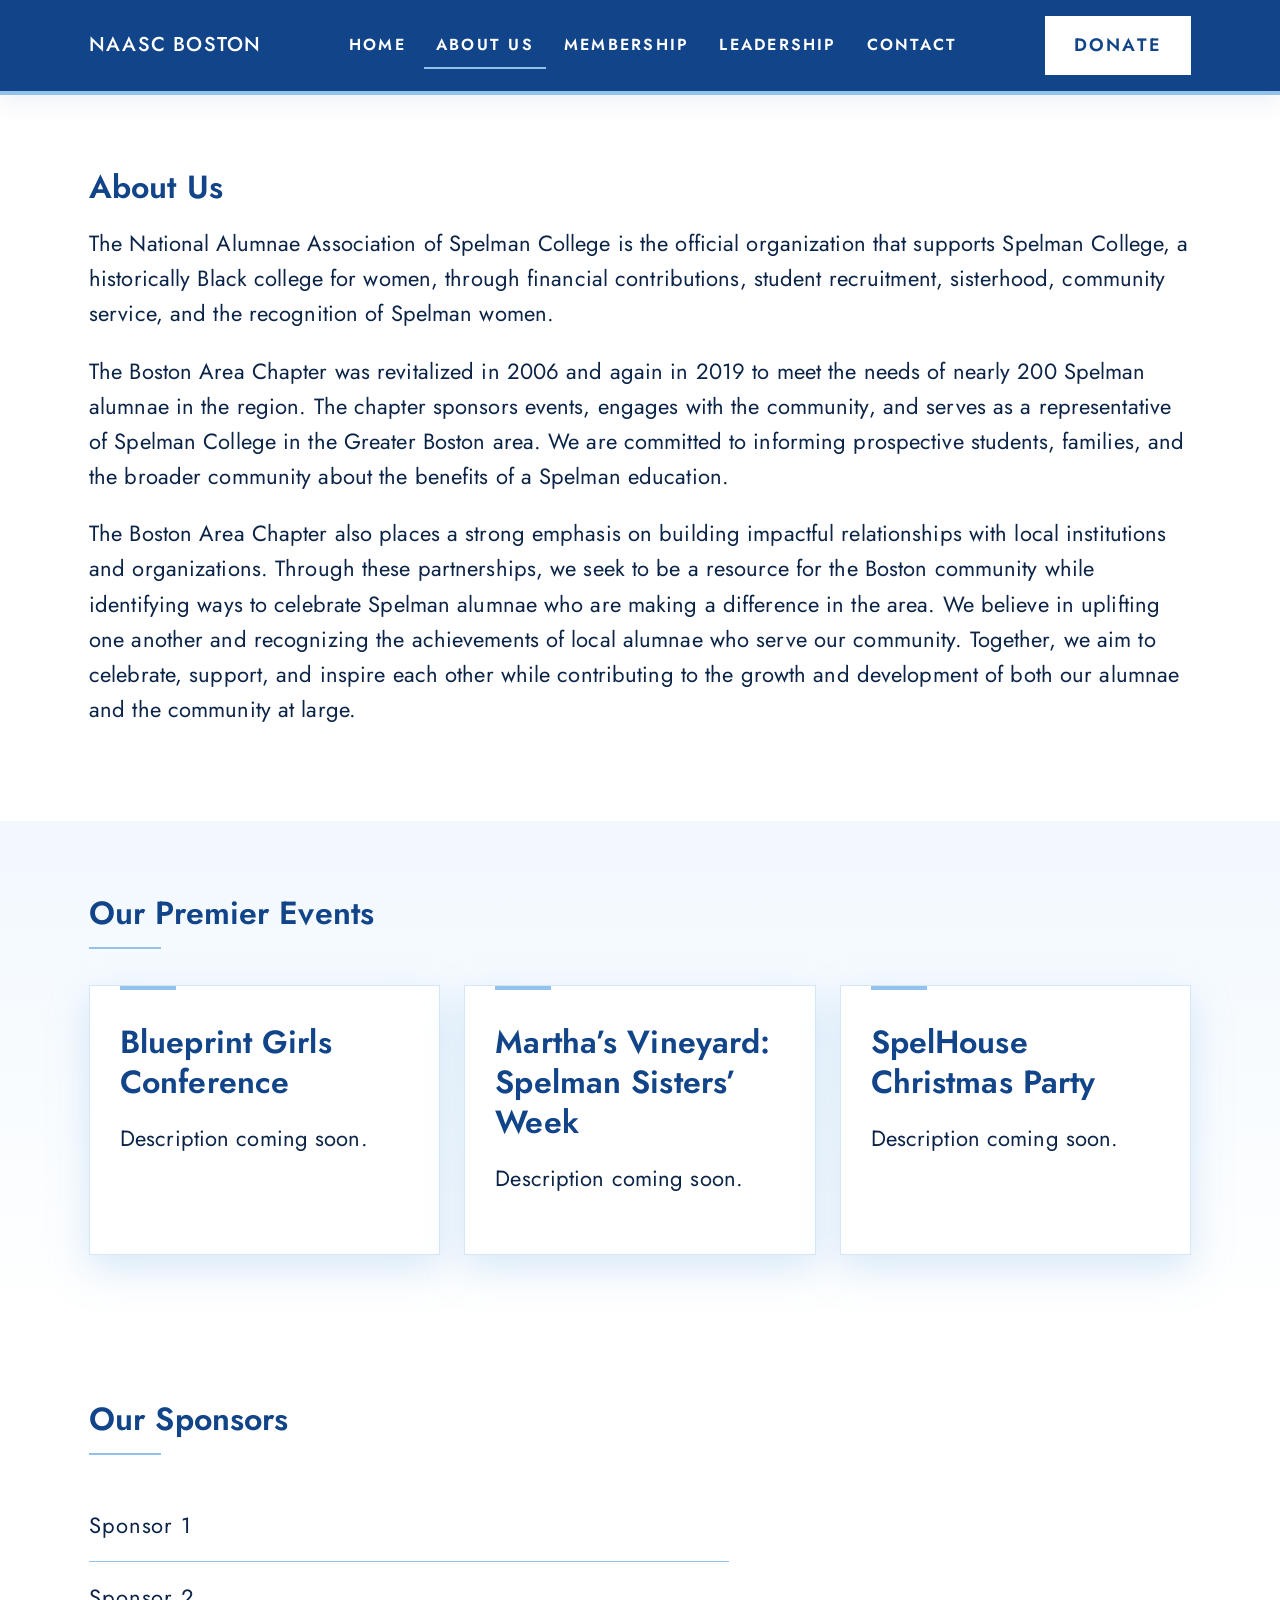
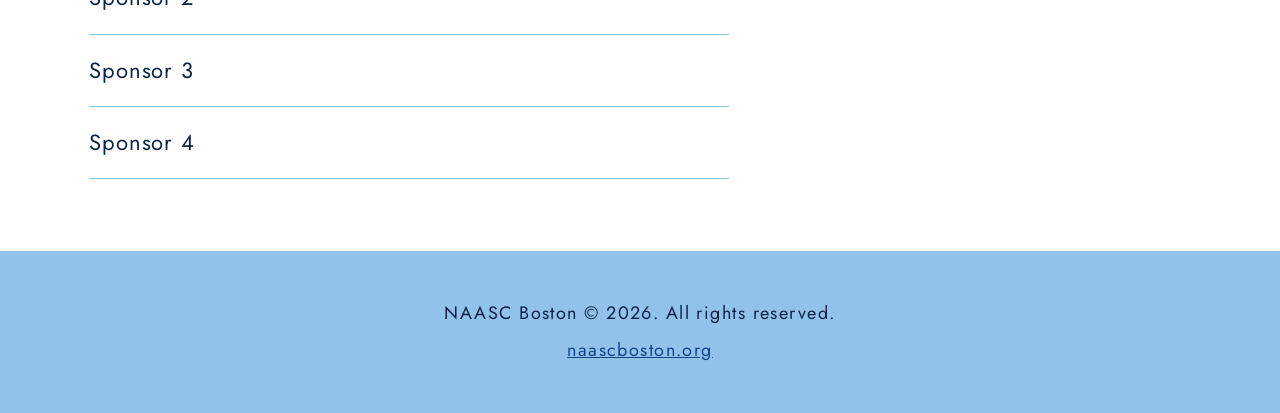
==== about.html @ de32ccd2 "Add files via upload" ====
<!DOCTYPE html>
<html lang="en">
<head>
<meta charset="utf-8">
<meta name="viewport" content="width=device-width, initial-scale=1, viewport-fit=cover">
<title>About Us | NAASC Boston</title>
<link rel="stylesheet" href="https://fonts.googleapis.com/css2?family=Jost:wght@400;500;600&display=swap">
<link rel="stylesheet" href="styles.css">
</head>
<body>
<a class="skip" href="#main">Skip to main content</a>
<header>
 <div class="bar">
  <a class="brand" href="index.html"><img src="naascbostonlogo.png" alt="" onerror="this.style.display='none'"><span>NAASC Boston</span></a>
  <nav aria-label="Main">
   <a href="index.html">Home</a>
   <a href="about.html" aria-current="page">About Us</a>
   <a href="membership.html">Membership</a>
   <a href="leadership.html">Leadership</a>
   <a href="contact.html">Contact</a>
  </nav>
  <a class="btn alt" href="https://www.zeffy.com/en-US/ticketing/naasc-boston-memberships--2026" target="_blank" rel="noopener">Donate</a>
 </div>
</header>

<main id="main" tabindex="-1">
<div class="wrap">
  <h1>About Us</h1>
  <p>The National Alumnae Association of Spelman College is the official organization that supports Spelman College, a historically Black college for women, through financial contributions, student recruitment, sisterhood, community service, and the recognition of Spelman women.</p>
  <p>The Boston Area Chapter was revitalized in 2006 and again in 2019 to meet the needs of nearly 200 Spelman alumnae in the region. The chapter sponsors events, engages with the community, and serves as a representative of Spelman College in the Greater Boston area. We are committed to informing prospective students, families, and the broader community about the benefits of a Spelman education.</p>
  <p>The Boston Area Chapter also places a strong emphasis on building impactful relationships with local institutions and organizations. Through these partnerships, we seek to be a resource for the Boston community while identifying ways to celebrate Spelman alumnae who are making a difference in the area. We believe in uplifting one another and recognizing the achievements of local alumnae who serve our community. Together, we aim to celebrate, support, and inspire each other while contributing to the growth and development of both our alumnae and the community at large.</p>
</div>
<div class="band"><div class="wrap">
  <h2>Our Premier Events</h2>
  <div class="grid">
   <article class="card"><h3>Blueprint Girls Conference</h3><p>Description coming soon.</p></article>
   <article class="card"><h3>Martha’s Vineyard: Spelman Sisters’ Week</h3><p>Description coming soon.</p></article>
   <article class="card"><h3>SpelHouse Christmas Party</h3><p>Description coming soon.</p></article>
  </div>
</div></div>
<div class="wrap">
  <h2>Our Sponsors</h2>
  <ul class="sponsor-list"><li>Sponsor 1</li><li>Sponsor 2</li><li>Sponsor 3</li><li>Sponsor 4</li></ul>
</div>
</main>

<footer>
 <p style="margin:0 0 8px">NAASC Boston © 2026. All rights reserved.</p>
 <a href="https://naascboston.org">naascboston.org</a>
</footer>
</body>
</html>
---- styles.css ----
:root{--main:#92C1E9;--accent:#114488;--bg:#fff;--text:#0b2447;--soft:#f1f8fe;--card:#fff;--line:#d5e7f6;color-scheme:light}
*{box-sizing:border-box}
body{margin:0;background:var(--bg);color:var(--text);font-family:"Jost","Helvetica Neue",Arial,sans-serif;font-size:22px;line-height:1.6;letter-spacing:.005em}
h1,h2,h3{font-size:32px;line-height:1.25;margin:0 0 .6em;color:var(--accent);font-weight:600}
h2{margin-bottom:1.1em}
h2::after{content:"";display:block;width:72px;height:2px;background:var(--main);margin-top:14px}
p{margin:0 0 1em}
a{color:var(--accent)}
:focus-visible{outline:4px solid var(--accent);outline-offset:3px}
.skip{position:absolute;left:-999px;top:0;background:var(--accent);color:#fff;padding:10px 16px;z-index:20;font-size:18px}
.skip:focus{left:8px}

/* Header + nav */
header{background:#114488;position:sticky;top:0;z-index:10;border-bottom:4px solid var(--main);box-shadow:0 6px 24px rgba(17,68,136,.08)}
.bar{max-width:1150px;margin:auto;padding:16px 24px;display:flex;flex-wrap:wrap;align-items:center;gap:12px 24px;justify-content:space-between}
.brand{display:flex;align-items:center;gap:12px;text-decoration:none;color:#fff;font-weight:500;font-size:20px;letter-spacing:.06em;text-transform:uppercase}
.brand img{height:56px;width:auto}
nav{display:flex;flex-wrap:wrap;gap:6px}
nav a{font-size:16px;letter-spacing:.14em;text-transform:uppercase;font-weight:600;color:#fff;text-decoration:none;padding:10px 12px;border-bottom:2px solid transparent}
nav a:hover,nav a[aria-current="page"]{color:#fff;border-bottom-color:var(--main)}

/* Buttons */
.btn{display:inline-block;background:var(--accent);color:#fff;font-family:inherit;font-size:18px;font-weight:600;letter-spacing:.12em;text-transform:uppercase;padding:16px 34px;border:3px solid var(--accent);text-decoration:none;cursor:pointer;margin:6px 10px 6px 0}
.btn:hover{filter:brightness(1.12)}
.btn.alt{background:#fff;color:#114488}
header .btn.alt{margin:0;padding:12px 26px;border-color:#fff}
header .btn.alt:hover{background:var(--main);border-color:var(--main);color:#0b2447;filter:none}

/* Layout */
.wrap{max-width:1150px;margin:auto;padding:72px 24px}
.grid{display:grid;gap:24px;grid-template-columns:repeat(auto-fit,minmax(260px,1fr))}
.band{background:linear-gradient(180deg,#f1f8fe 0%,#fff 100%)}

/* Hero */
.hero{background:radial-gradient(circle at 88% 12%,#fff 0,transparent 45%),linear-gradient(135deg,#92C1E9 0%,#d8eafa 62%,#fff 100%);color:#0b2447;border-bottom:1px solid var(--main)}
.hero .wrap{display:grid;grid-template-columns:1fr auto;gap:32px;align-items:center;padding:104px 24px}
.hero h1{color:#114488}
.hero p{max-width:34em}
.hero .btn{background:#114488;color:#fff;border-color:#114488}
.hero .btn.alt{background:#fff;color:#114488}
.hero .btn:hover{background:#0b2f63;border-color:#0b2f63;color:#fff;filter:none}
.logo-box{width:240px;height:240px;border-radius:50%;background:#fff;border:2px solid #fff;box-shadow:0 0 0 12px rgba(255,255,255,.6),0 24px 50px rgba(17,68,136,.2);display:flex;align-items:center;justify-content:center;overflow:hidden;text-align:center;font-weight:bold;color:#114488;font-size:22px}
.logo-box img{width:100%;height:100%;object-fit:contain}

/* Cards */
.card{background:var(--card);border:1px solid var(--line);box-shadow:0 14px 36px rgba(146,193,233,.35);padding:36px 30px;position:relative}
.card::before{content:"";position:absolute;left:30px;top:0;width:56px;height:4px;background:var(--main)}
.price{font-size:32px;font-weight:600;color:var(--accent)}

/* Events */
.events{list-style:none;margin:0 0 24px;padding:0;display:grid;gap:16px}
.events li{display:grid;grid-template-columns:110px 1fr;gap:20px;align-items:center;border-bottom:1px solid var(--main);padding:20px 4px}
.events strong{display:block;font-size:22px}
.meta{font-size:18px}
.date{color:var(--accent);border:1px solid var(--accent);text-align:center;padding:8px;font-weight:bold;line-height:1.2}
.date span{display:block;font-size:16px;letter-spacing:.08em}
.date b{font-size:32px;font-weight:500}

/* Leadership */
.people{display:grid;gap:24px;grid-template-columns:repeat(auto-fill,minmax(250px,1fr))}
.person{text-align:center}
.photo{width:100%;aspect-ratio:4/5;overflow:hidden;background:var(--main);box-shadow:0 14px 36px rgba(146,193,233,.5);outline:1px solid var(--main);outline-offset:8px;margin:8px;display:flex;align-items:center;justify-content:center;font-size:32px;font-weight:bold;color:#114488}
.photo img{width:100%;height:100%;object-fit:cover;display:block}
.person h3{font-size:22px;font-weight:500;margin:22px 0 2px;color:var(--text)}
.person p{font-size:18px;margin:0}

/* Sponsors */
.sponsor-list{list-style:none;margin:0;padding:0;max-width:640px}
.sponsor-list li{padding:18px 0;border-bottom:1px solid var(--main);font-size:22px;letter-spacing:.04em}

/* Footer */
footer{background:var(--main);color:#0b2447;text-align:center;padding:48px 20px;font-size:18px;letter-spacing:.08em}
footer a{color:#114488}

@media(max-width:700px){
.hero .wrap{grid-template-columns:1fr}
.logo-box{width:160px;height:160px}
.events li{grid-template-columns:1fr}
}
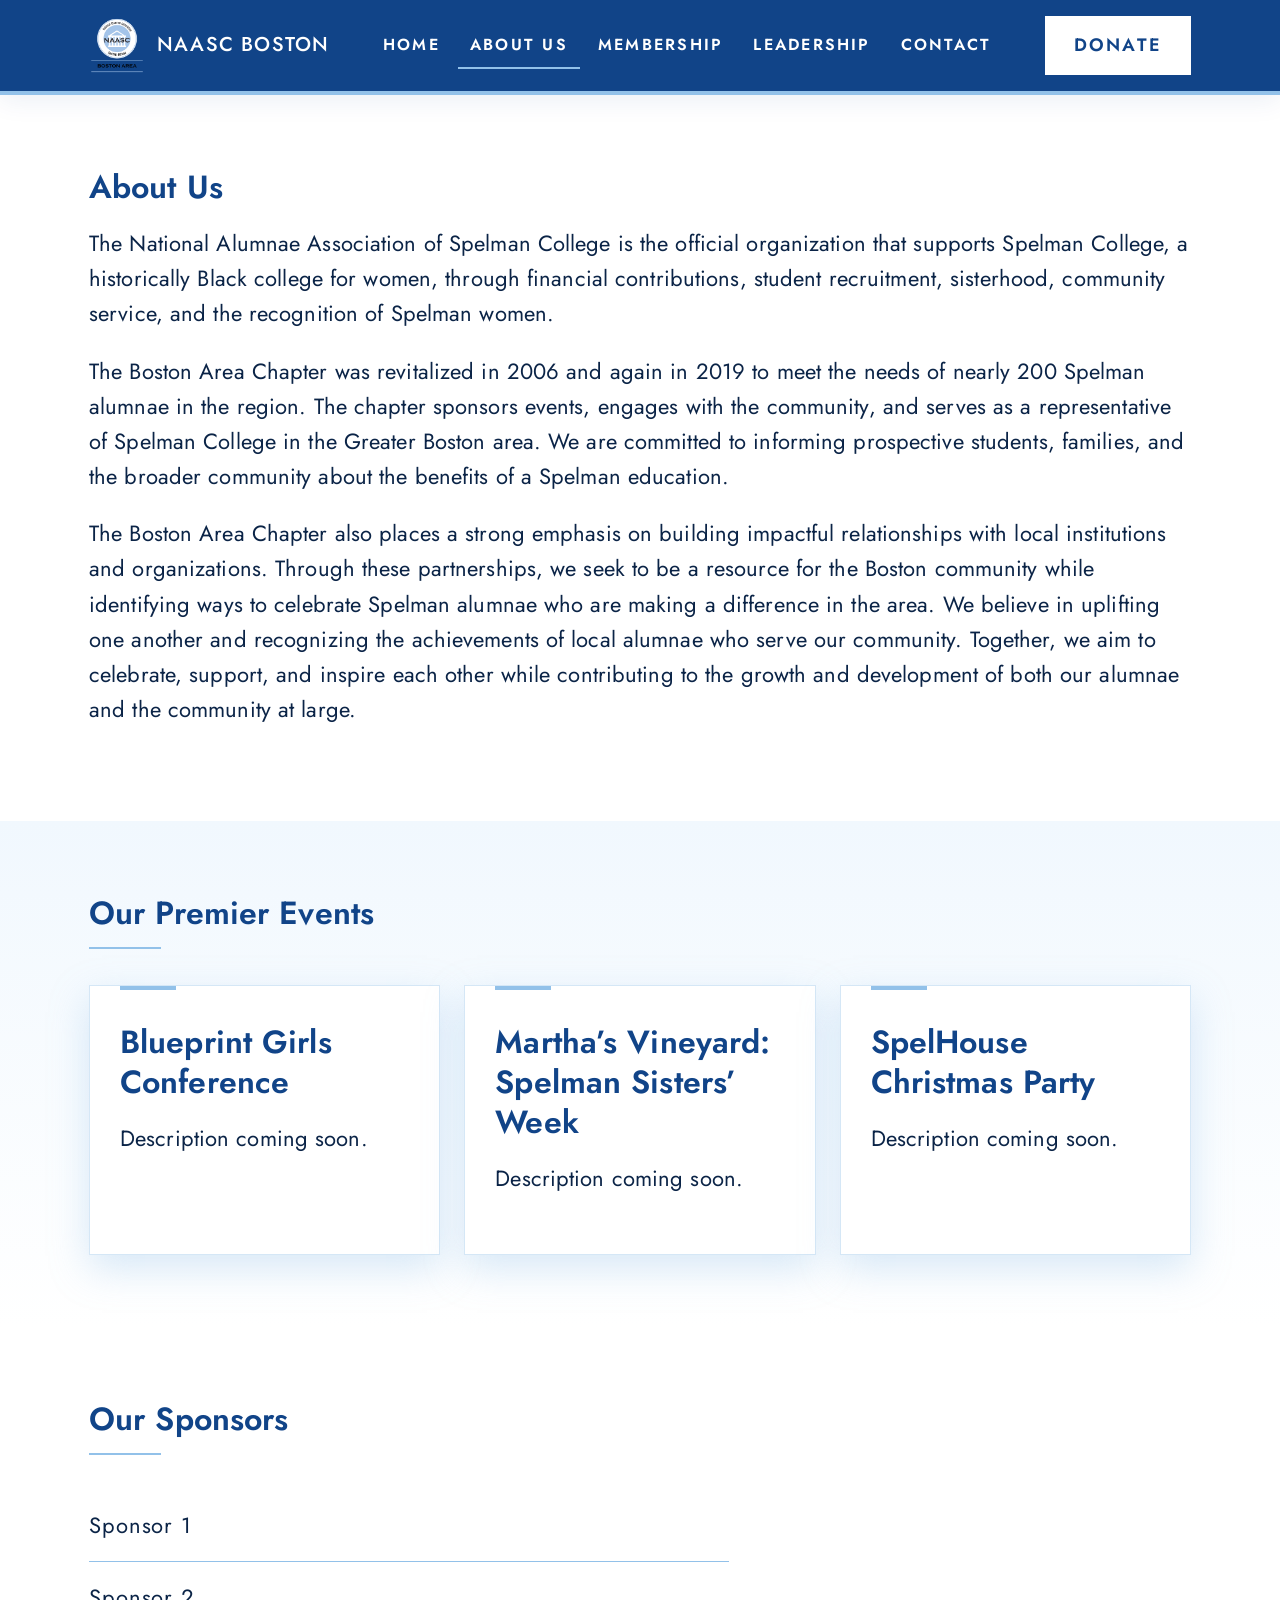
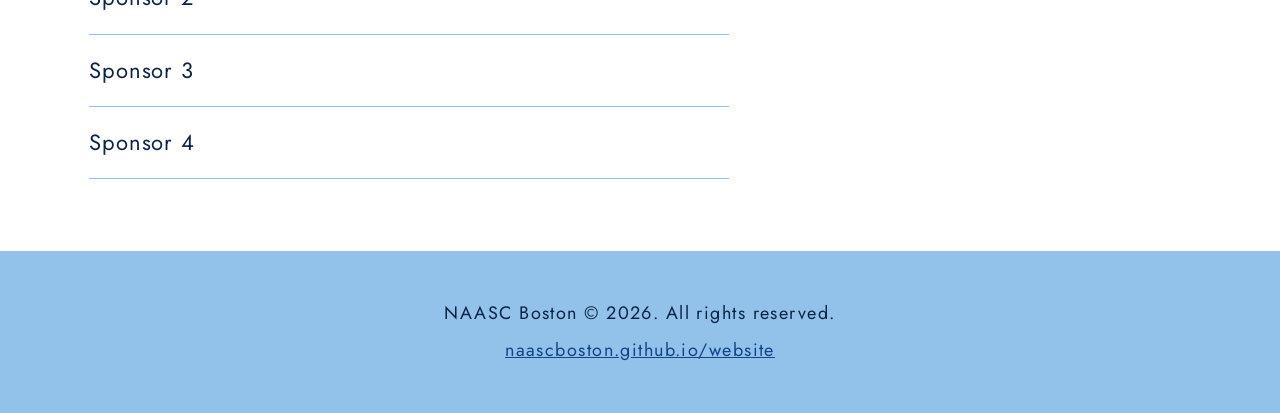
==== commit 0dd73e7c: "Add files via upload" ====
--- a/about.html
+++ b/about.html
@@ -5,13 +5,14 @@
 <meta name="viewport" content="width=device-width, initial-scale=1, viewport-fit=cover">
 <title>About Us | NAASC Boston</title>
 <link rel="stylesheet" href="https://fonts.googleapis.com/css2?family=Jost:wght@400;500;600&display=swap">
+<link rel="canonical" href="https://naascboston.github.io/website/">
 <link rel="stylesheet" href="styles.css">
 </head>
 <body>
 <a class="skip" href="#main">Skip to main content</a>
 <header>
  <div class="bar">
-  <a class="brand" href="index.html"><img src="naascbostonlogo.png" alt="" onerror="this.style.display='none'"><span>NAASC Boston</span></a>
+  <a class="brand" href="index.html"><img src="photos/naascbostonlogo.png" alt="" onerror="this.style.display='none'"><span>NAASC Boston</span></a>
   <nav aria-label="Main">
    <a href="index.html">Home</a>
    <a href="about.html" aria-current="page">About Us</a>
@@ -46,7 +47,7 @@
 
 <footer>
  <p style="margin:0 0 8px">NAASC Boston © 2026. All rights reserved.</p>
- <a href="https://naascboston.org">naascboston.org</a>
+ <a href="https://naascboston.github.io/website/">naascboston.github.io/website</a>
 </footer>
 </body>
 </html>
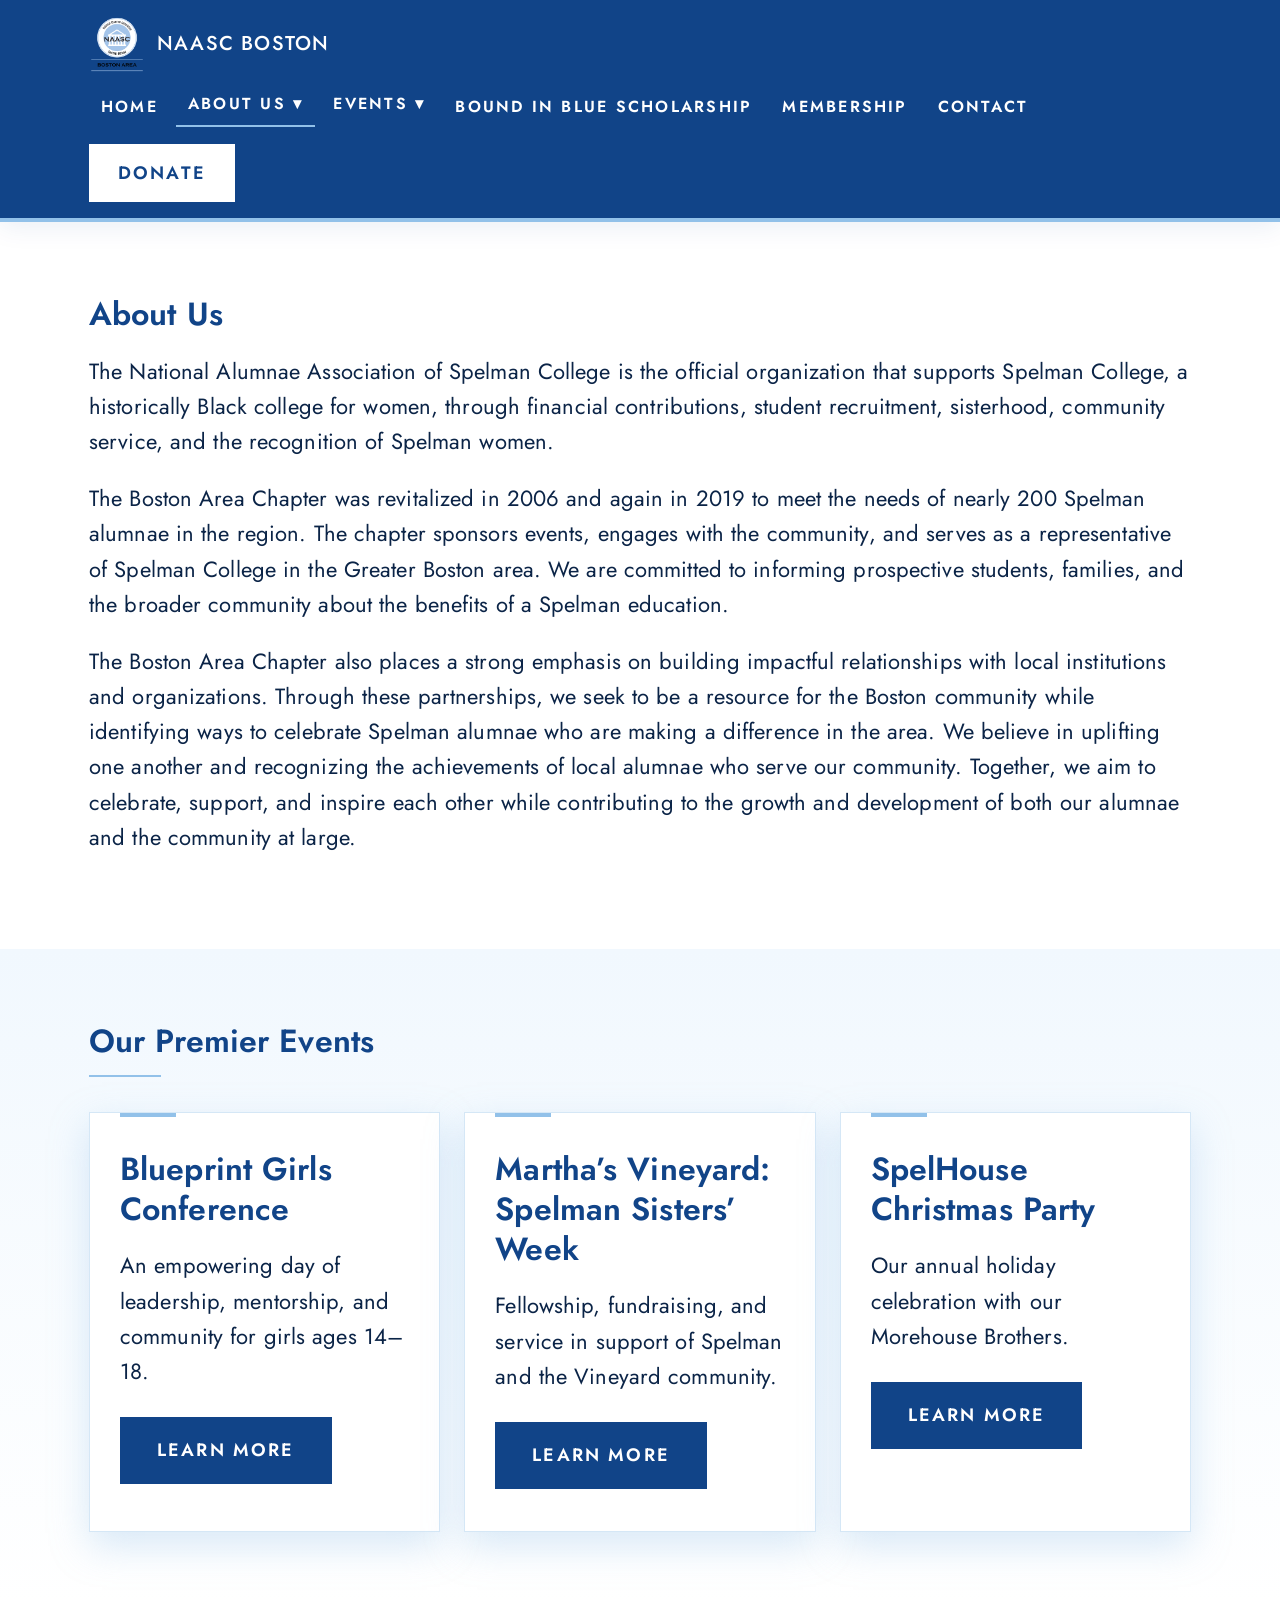
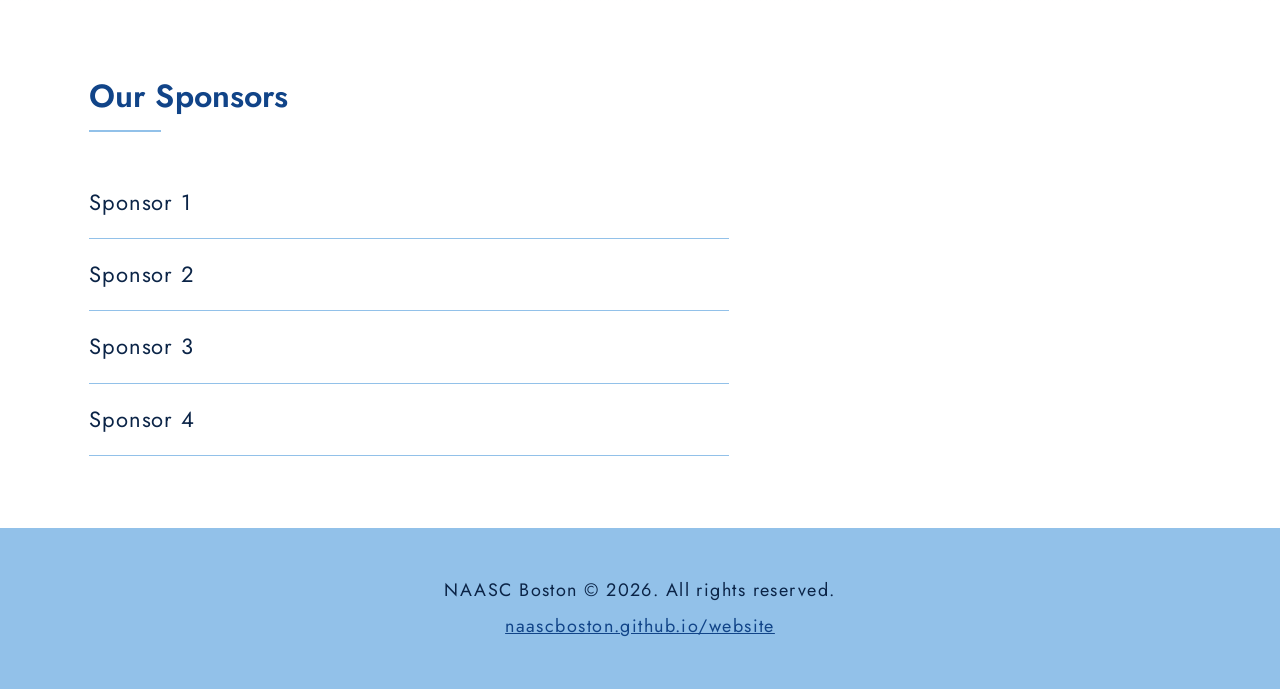
==== commit 6e7dd869: "Add files via upload" ====
--- a/about.html
+++ b/about.html
@@ -15,9 +15,12 @@
   <a class="brand" href="index.html"><img src="photos/naascbostonlogo.png" alt="" onerror="this.style.display='none'"><span>NAASC Boston</span></a>
   <nav aria-label="Main">
    <a href="index.html">Home</a>
-   <a href="about.html" aria-current="page">About Us</a>
+   <div class="dd here"><a href="about.html" aria-current="page">About Us</a>
+    <div class="sub"><a href="about.html" aria-current="page">About Us</a><a href="leadership.html">Leadership Team</a></div></div>
+   <div class="dd"><a href="events.html">Events</a>
+    <div class="sub"><a href="blueprint.html">Blueprint Girls Conference</a><a href="martha-vineyard.html">Martha’s Vineyard: Spelman Sisters’ Week</a><a href="spelhouse-christmas.html">SpelHouse Christmas Party</a></div></div>
+   <a href="bound-in-blue.html">Bound in Blue Scholarship</a>
    <a href="membership.html">Membership</a>
-   <a href="leadership.html">Leadership</a>
    <a href="contact.html">Contact</a>
   </nav>
   <a class="btn alt" href="https://www.zeffy.com/en-US/ticketing/naasc-boston-memberships--2026" target="_blank" rel="noopener">Donate</a>
@@ -34,9 +37,9 @@
 <div class="band"><div class="wrap">
   <h2>Our Premier Events</h2>
   <div class="grid">
-   <article class="card"><h3>Blueprint Girls Conference</h3><p>Description coming soon.</p></article>
-   <article class="card"><h3>Martha’s Vineyard: Spelman Sisters’ Week</h3><p>Description coming soon.</p></article>
-   <article class="card"><h3>SpelHouse Christmas Party</h3><p>Description coming soon.</p></article>
+   <article class="card"><h3>Blueprint Girls Conference</h3><p>An empowering day of leadership, mentorship, and community for girls ages 14–18.</p><a class="btn" href="blueprint.html">Learn More</a></article>
+   <article class="card"><h3>Martha’s Vineyard: Spelman Sisters’ Week</h3><p>Fellowship, fundraising, and service in support of Spelman and the Vineyard community.</p><a class="btn" href="martha-vineyard.html">Learn More</a></article>
+   <article class="card"><h3>SpelHouse Christmas Party</h3><p>Our annual holiday celebration with our Morehouse Brothers.</p><a class="btn" href="spelhouse-christmas.html">Learn More</a></article>
   </div>
 </div></div>
 <div class="wrap">
--- a/styles.css
+++ b/styles.css
@@ -39,8 +39,8 @@
 .hero .btn{background:#114488;color:#fff;border-color:#114488}
 .hero .btn.alt{background:#fff;color:#114488}
 .hero .btn:hover{background:#0b2f63;border-color:#0b2f63;color:#fff;filter:none}
-.logo-box{width:240px;height:240px;border-radius:50%;background:#fff;border:2px solid #fff;box-shadow:0 0 0 12px rgba(255,255,255,.6),0 24px 50px rgba(17,68,136,.2);display:flex;align-items:center;justify-content:center;overflow:hidden;text-align:center;font-weight:bold;color:#114488;font-size:22px}
-.logo-box img{width:100%;height:100%;object-fit:contain}
+.logo-box{width:300px;max-width:100%;display:block}
+.logo-box img{width:100%;height:auto;display:block}
 
 /* Cards */
 .card{background:var(--card);border:1px solid var(--line);box-shadow:0 14px 36px rgba(146,193,233,.35);padding:36px 30px;position:relative}
@@ -72,8 +72,38 @@
 footer{background:var(--main);color:#0b2447;text-align:center;padding:48px 20px;font-size:18px;letter-spacing:.08em}
 footer a{color:#114488}
 
+/* Dropdown nav */
+.dd{position:relative}
+.sub{display:none;position:absolute;left:0;top:100%;min-width:330px;background:#114488;border-top:3px solid var(--main);box-shadow:0 16px 30px rgba(11,36,71,.25);z-index:30;padding:6px 0}
+.dd:hover .sub,.dd:focus-within .sub{display:block}
+.dd>a::after{content:" ▾";font-size:16px}
+.dd.here>a{border-bottom-color:var(--main)}
+.sub a{display:block;padding:14px 20px;border-bottom:0;letter-spacing:.08em;line-height:1.35}
+.sub a:hover,.sub a[aria-current="page"]{background:rgba(255,255,255,.14)}
+
+/* Event pages */
+.callout{background:var(--card);border:1px solid var(--line);border-left:8px solid var(--accent);box-shadow:0 14px 36px rgba(146,193,233,.35);padding:40px 36px}
+.callout p:last-child{margin:0}
+.objectives{padding-left:1.2em;margin:0}
+.objectives li{margin-bottom:.9em}
+.objectives strong{color:var(--accent)}
+.track{display:flex;gap:16px;overflow-x:auto;scroll-snap-type:x mandatory;padding-bottom:12px}
+.slide{flex:0 0 calc(50% - 8px);aspect-ratio:4/3;margin:0;position:relative;scroll-snap-align:start;background:var(--main);display:flex;align-items:center;justify-content:center;color:#114488;font-weight:600;overflow:hidden;box-shadow:0 14px 36px rgba(146,193,233,.5)}
+.slide img{position:absolute;inset:0;width:100%;height:100%;object-fit:cover}
+.car-btns{margin-top:16px}
+
+/* Bound in Blue */
+.feature-photo{margin:32px 0 0;max-width:900px;aspect-ratio:16/9;position:relative;background:var(--main);display:flex;align-items:center;justify-content:center;color:#114488;font-weight:600;overflow:hidden;box-shadow:0 14px 36px rgba(146,193,233,.5)}
+.feature-photo img{position:absolute;inset:0;width:100%;height:100%;object-fit:cover}
+.embed{position:relative;overflow:hidden;height:700px;width:100%;max-width:900px}
+.embed iframe{position:absolute;border:0;top:0;left:0;bottom:0;right:0;width:100%;height:100%}
+
 @media(max-width:700px){
+nav{width:100%;flex-direction:column}
+.sub{position:static;display:block;box-shadow:none;border-top:0;min-width:0;padding:0 0 0 14px}
+.dd>a::after{content:""}
+.slide{flex-basis:100%}
 .hero .wrap{grid-template-columns:1fr}
-.logo-box{width:160px;height:160px}
+.logo-box{width:200px;max-width:100%;display:block}
 .events li{grid-template-columns:1fr}
 }
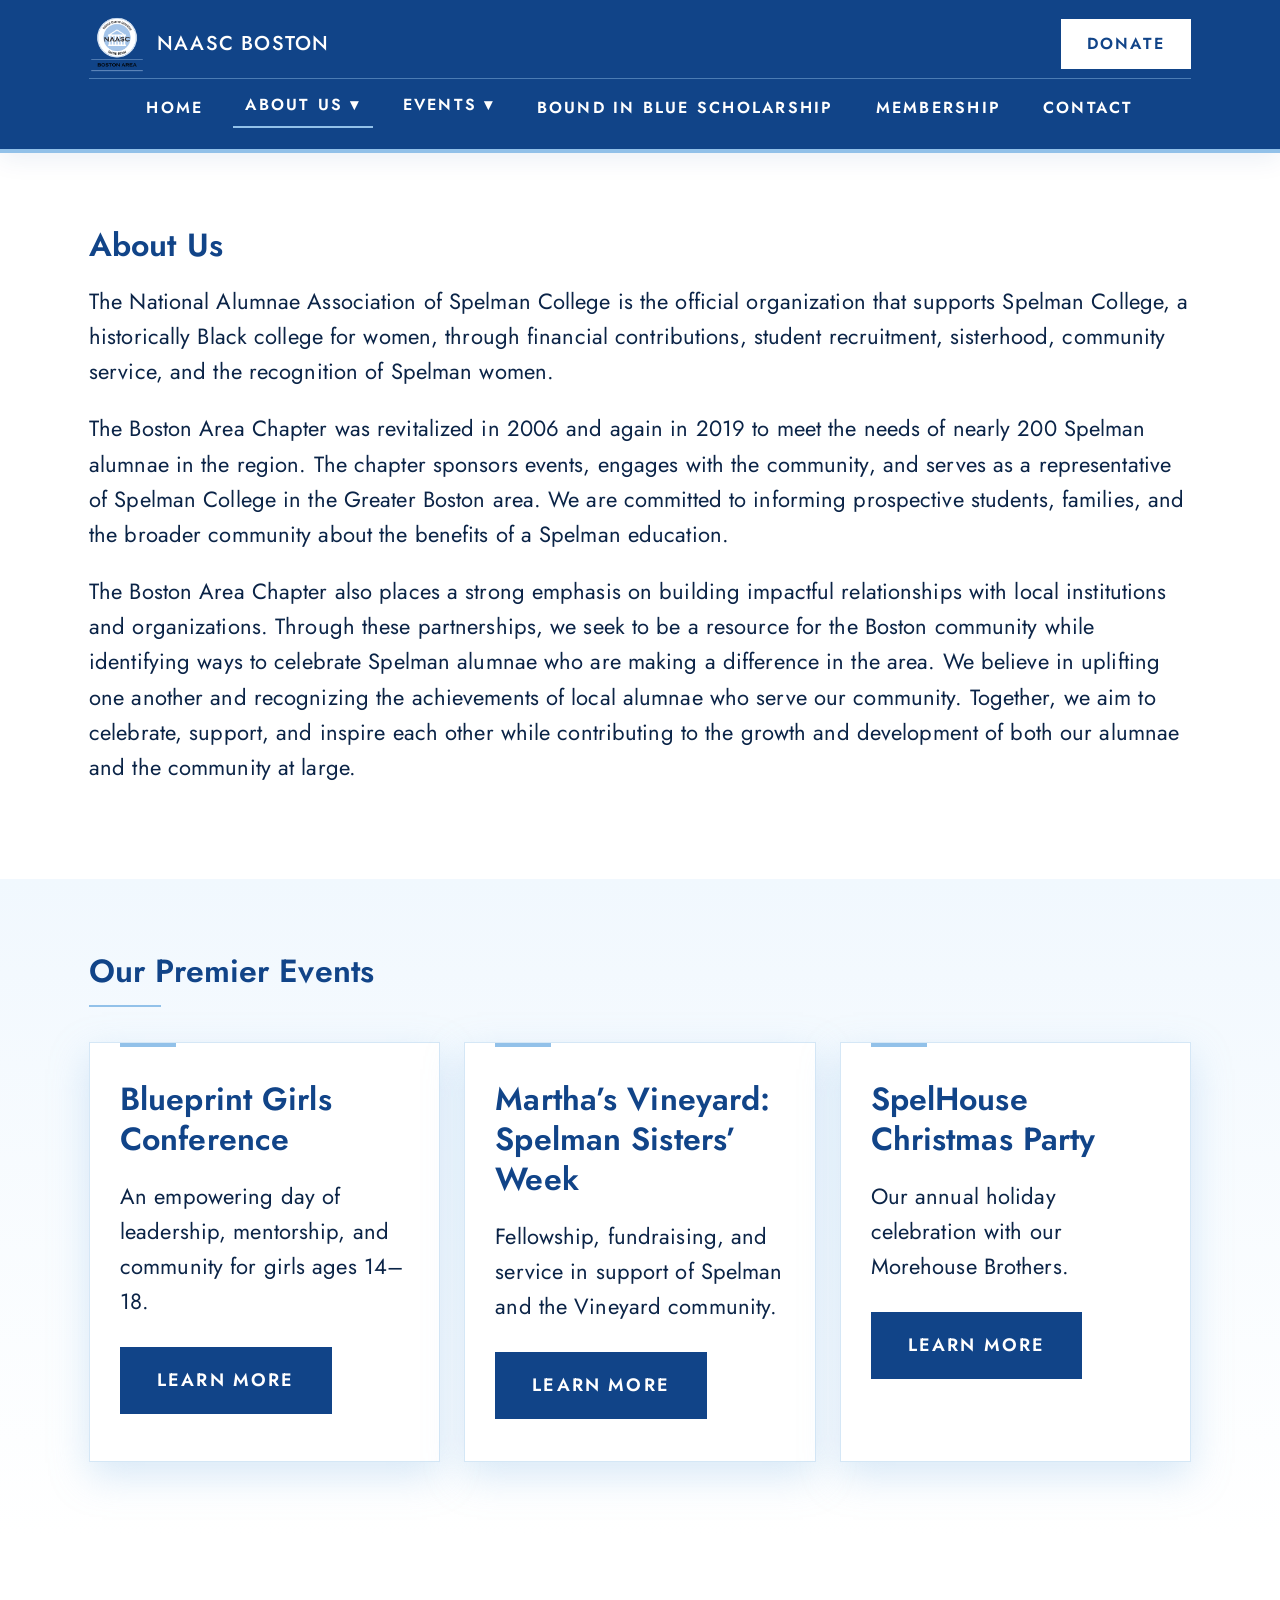
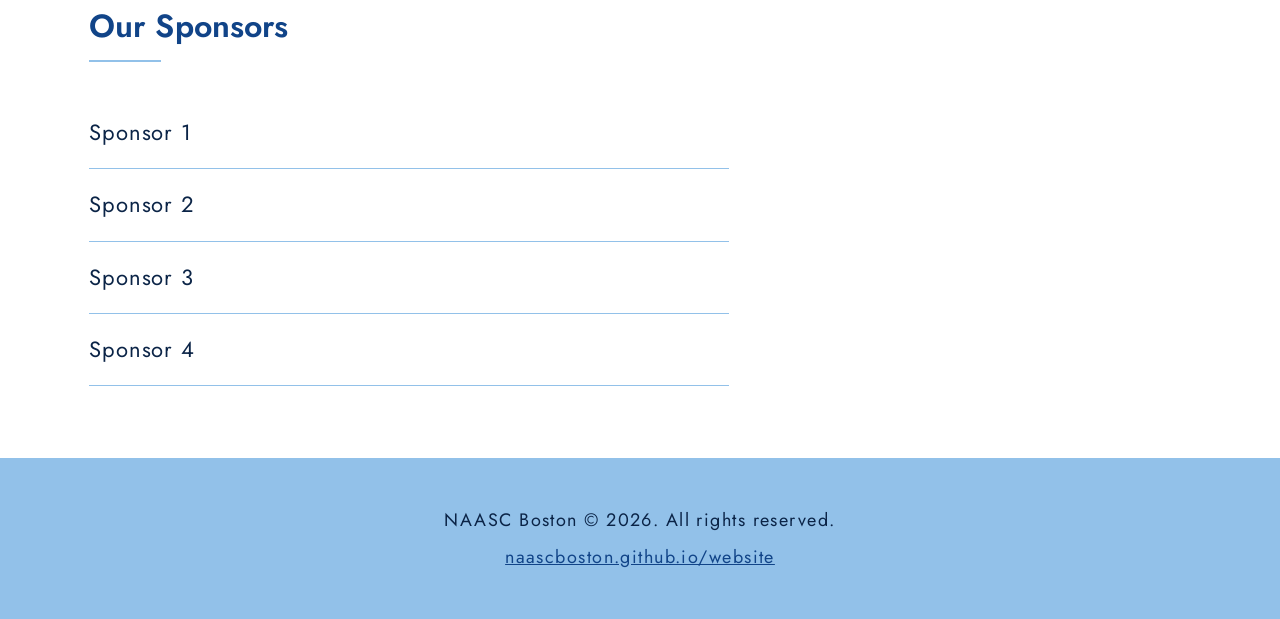
==== commit d9b48498: "Add files via upload" ====
--- a/about.html
+++ b/about.html
@@ -13,10 +13,11 @@
 <header>
  <div class="bar">
   <a class="brand" href="index.html"><img src="photos/naascbostonlogo.png" alt="" onerror="this.style.display='none'"><span>NAASC Boston</span></a>
-  <nav aria-label="Main">
+  <button class="nav-toggle" type="button" aria-expanded="false" aria-controls="site-nav">Menu</button>
+  <nav id="site-nav" aria-label="Main">
    <a href="index.html">Home</a>
    <div class="dd here"><a href="about.html" aria-current="page">About Us</a>
-    <div class="sub"><a href="about.html" aria-current="page">About Us</a><a href="leadership.html">Leadership Team</a></div></div>
+    <div class="sub"><a href="leadership.html">Leadership Team</a></div></div>
    <div class="dd"><a href="events.html">Events</a>
     <div class="sub"><a href="blueprint.html">Blueprint Girls Conference</a><a href="martha-vineyard.html">Martha’s Vineyard: Spelman Sisters’ Week</a><a href="spelhouse-christmas.html">SpelHouse Christmas Party</a></div></div>
    <a href="bound-in-blue.html">Bound in Blue Scholarship</a>
@@ -52,5 +53,6 @@
  <p style="margin:0 0 8px">NAASC Boston © 2026. All rights reserved.</p>
  <a href="https://naascboston.github.io/website/">naascboston.github.io/website</a>
 </footer>
+<script src="nav.js"></script>
 </body>
 </html>
--- a/styles.css
+++ b/styles.css
@@ -107,3 +107,24 @@
 .logo-box{width:200px;max-width:100%;display:block}
 .events li{grid-template-columns:1fr}
 }
+
+/* Header layout: logo + Donate on top row, menu below */
+.brand{order:1}
+header .btn.alt{order:2;font-size:16px;letter-spacing:.14em;padding:10px 24px;border-width:2px}
+nav{order:3}
+@media(min-width:701px){
+.bar{row-gap:6px}
+.brand{margin-right:auto}
+nav{flex:1 0 100%;justify-content:center;gap:18px;border-top:1px solid rgba(146,193,233,.45);padding-top:6px}
+}
+
+/* Mobile menu toggle */
+.nav-toggle{display:none;order:3;font:inherit;font-size:16px;font-weight:600;letter-spacing:.14em;text-transform:uppercase;background:transparent;color:#fff;border:2px solid #fff;padding:10px 20px;cursor:pointer}
+.nav-toggle:hover{background:rgba(255,255,255,.14)}
+nav{order:4}
+@media(max-width:700px){
+.brand{margin-right:auto}
+.nav-toggle{display:inline-block}
+nav{display:none}
+nav.open{display:flex;max-height:calc(100vh - 140px);overflow-y:auto}
+}
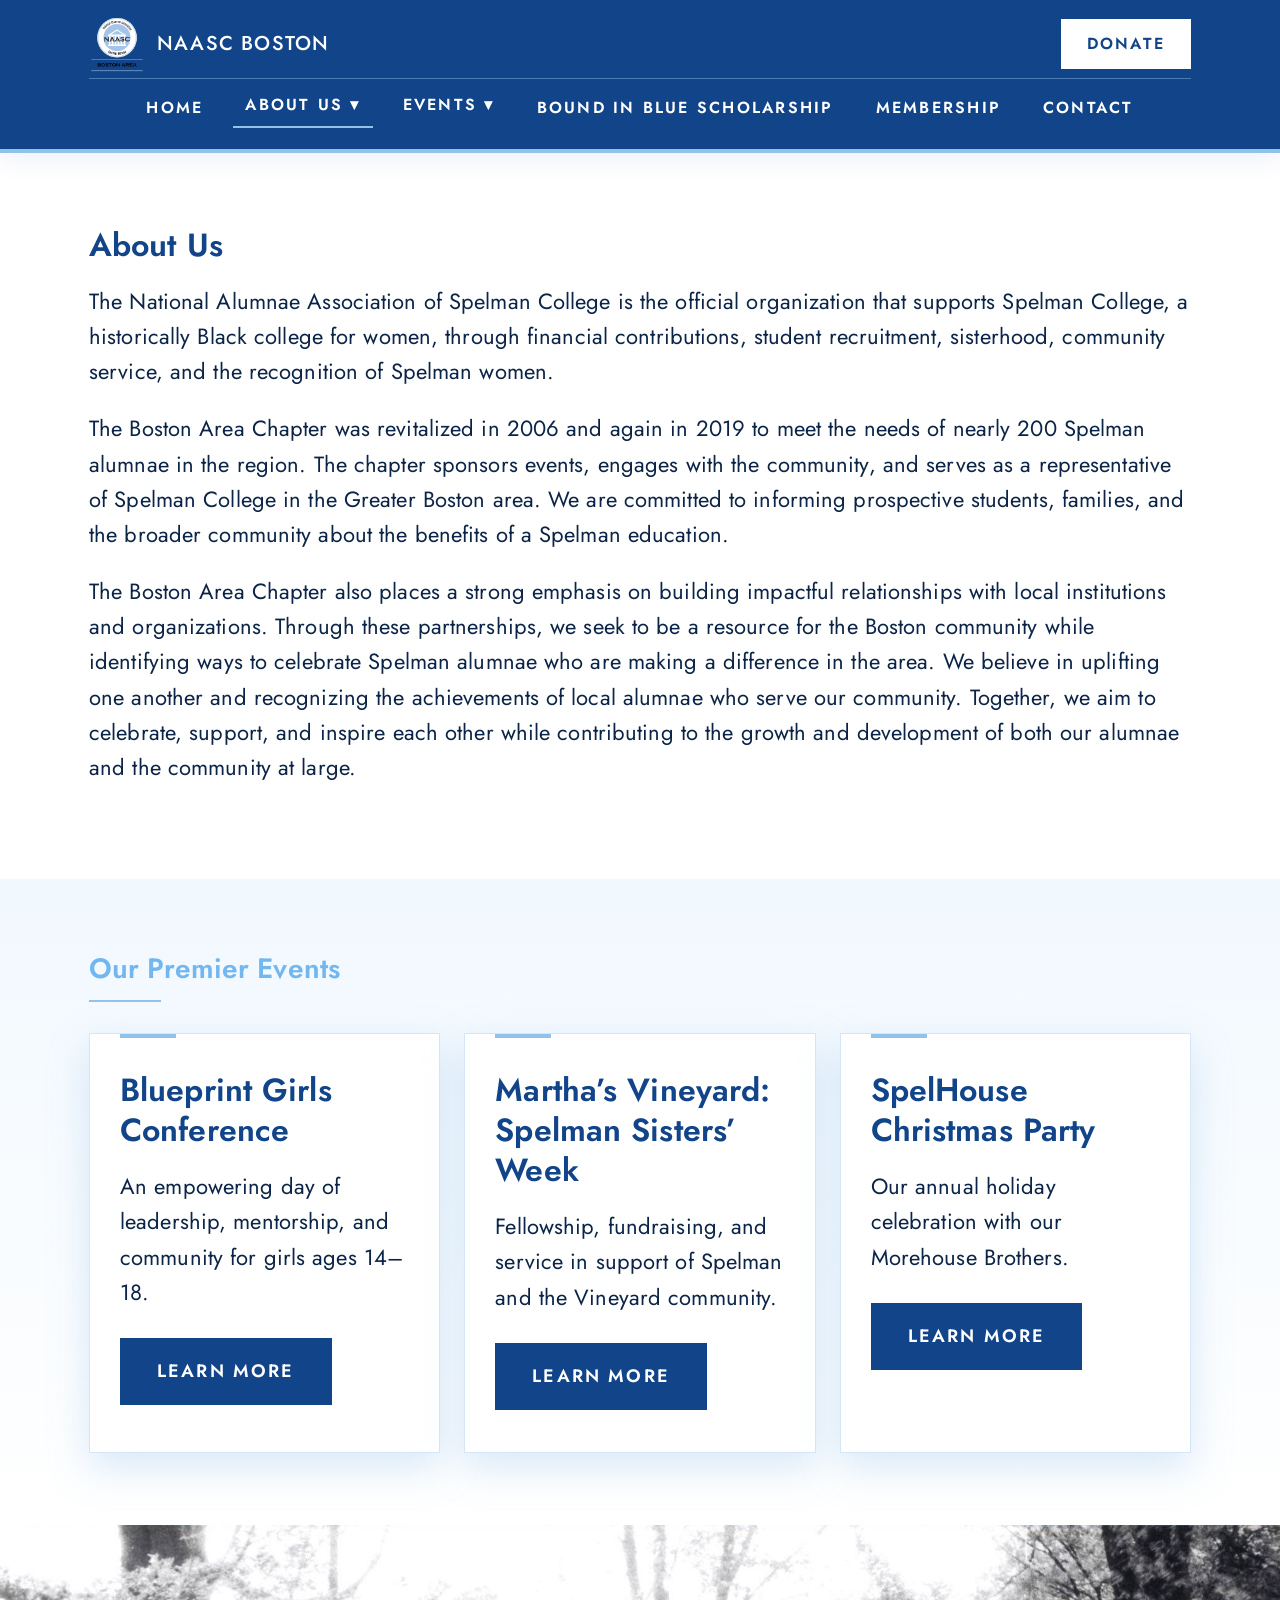
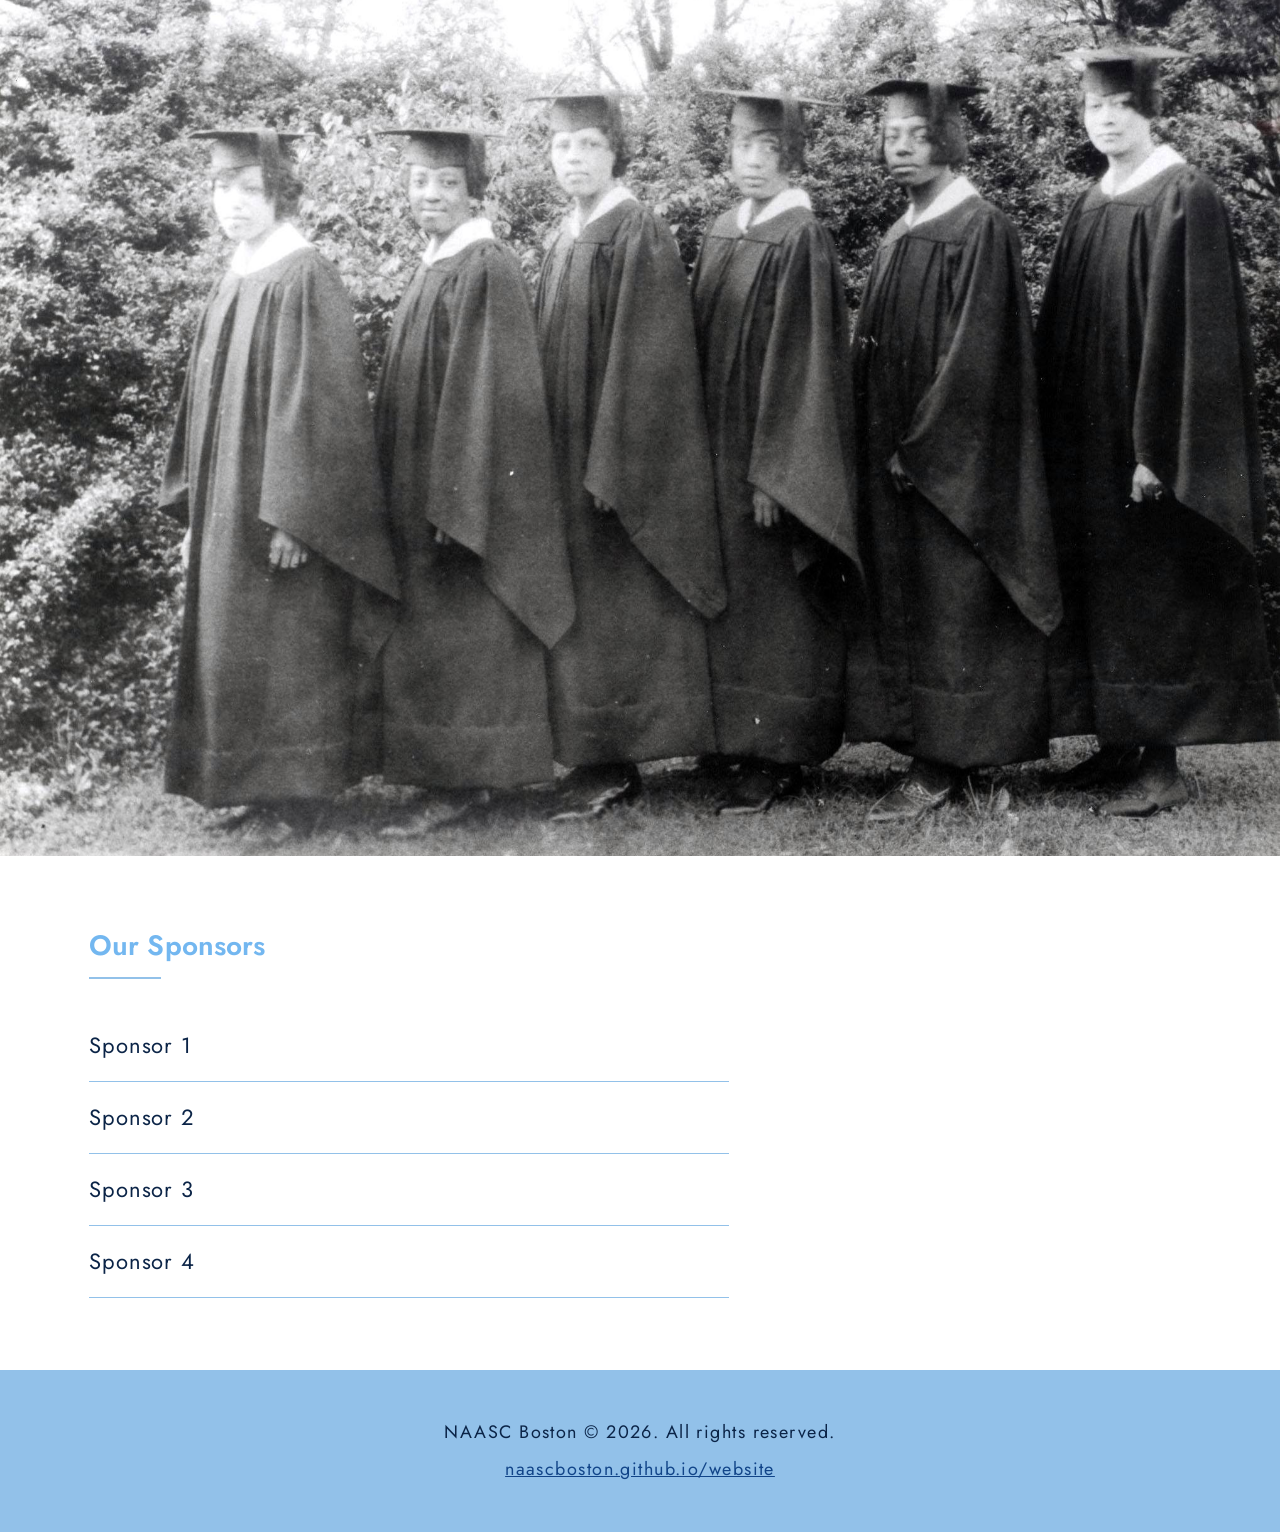
==== commit ceff48c6: "Add feature photo section to about.html" ====
--- a/about.html
+++ b/about.html
@@ -43,6 +43,9 @@
    <article class="card"><h3>SpelHouse Christmas Party</h3><p>Our annual holiday celebration with our Morehouse Brothers.</p><a class="btn" href="spelhouse-christmas.html">Learn More</a></article>
   </div>
 </div></div>
+ 
+<figure class="feature-photo"><span>Photo</span><img src="photos/gradclassphoto.jpg" alt="Spelman Grads" onerror="this.remove()"></figure>
+ 
 <div class="wrap">
   <h2>Our Sponsors</h2>
   <ul class="sponsor-list"><li>Sponsor 1</li><li>Sponsor 2</li><li>Sponsor 3</li><li>Sponsor 4</li></ul>
--- a/styles.css
+++ b/styles.css
@@ -93,8 +93,9 @@
 .car-btns{margin-top:16px}
 
 /* Bound in Blue */
-.feature-photo{margin:32px 0 0;max-width:900px;aspect-ratio:16/9;position:relative;background:var(--main);display:flex;align-items:center;justify-content:center;color:#114488;font-weight:600;overflow:hidden;box-shadow:0 14px 36px rgba(146,193,233,.5)}
-.feature-photo img{position:absolute;inset:0;width:100%;height:100%;object-fit:cover}
+.feature-photo{margin:0;width:100%;min-height:240px;position:relative;background:var(--main);display:flex;align-items:center;justify-content:center;color:#114488;font-weight:600;overflow:hidden}
+.feature-photo span{position:absolute}
+.feature-photo img{position:relative;z-index:1;display:block;width:100%;height:auto}
 .embed{position:relative;overflow:hidden;height:700px;width:100%;max-width:900px}
 .embed iframe{position:absolute;border:0;top:0;left:0;bottom:0;right:0;width:100%;height:100%}
 
@@ -128,3 +129,6 @@
 nav{display:none}
 nav.open{display:flex;max-height:calc(100vh - 140px);overflow-y:auto}
 }
+
+/* Headings */
+h2{font-size:28px;color:#73b7f0}
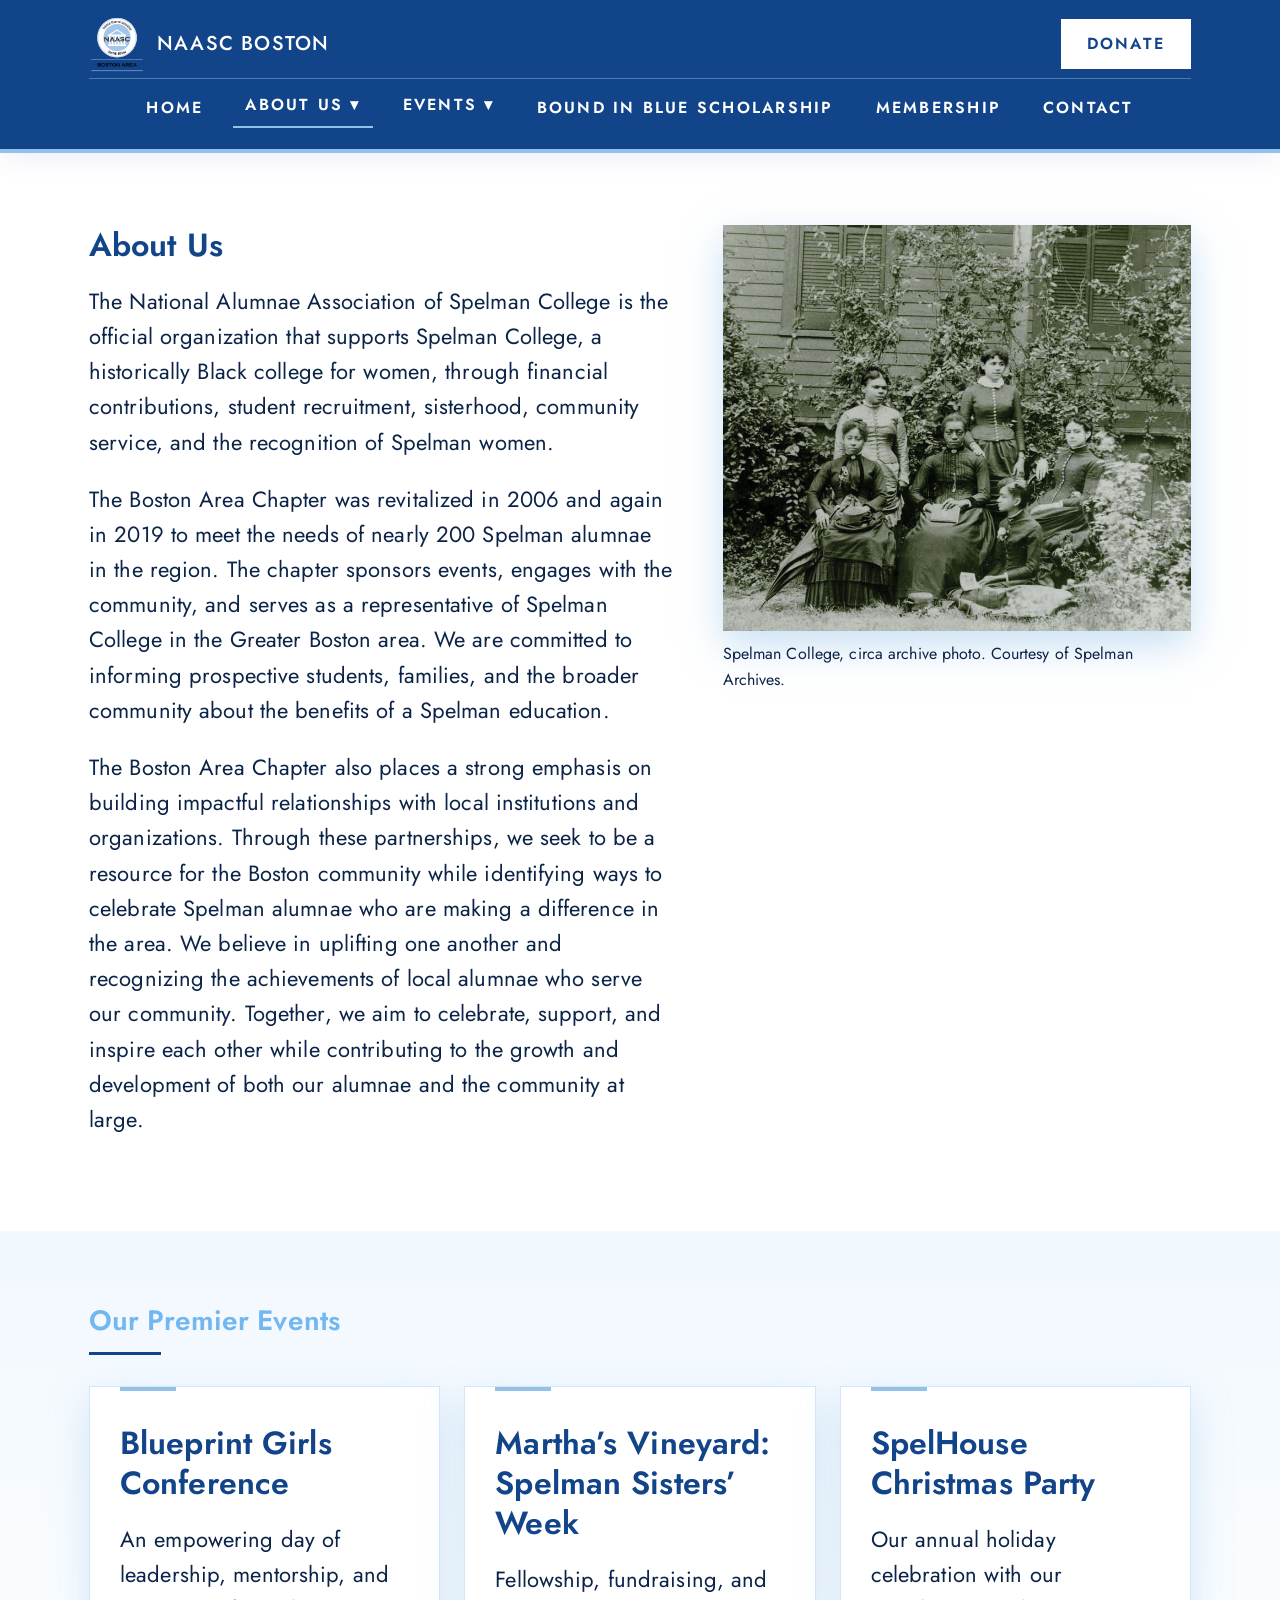
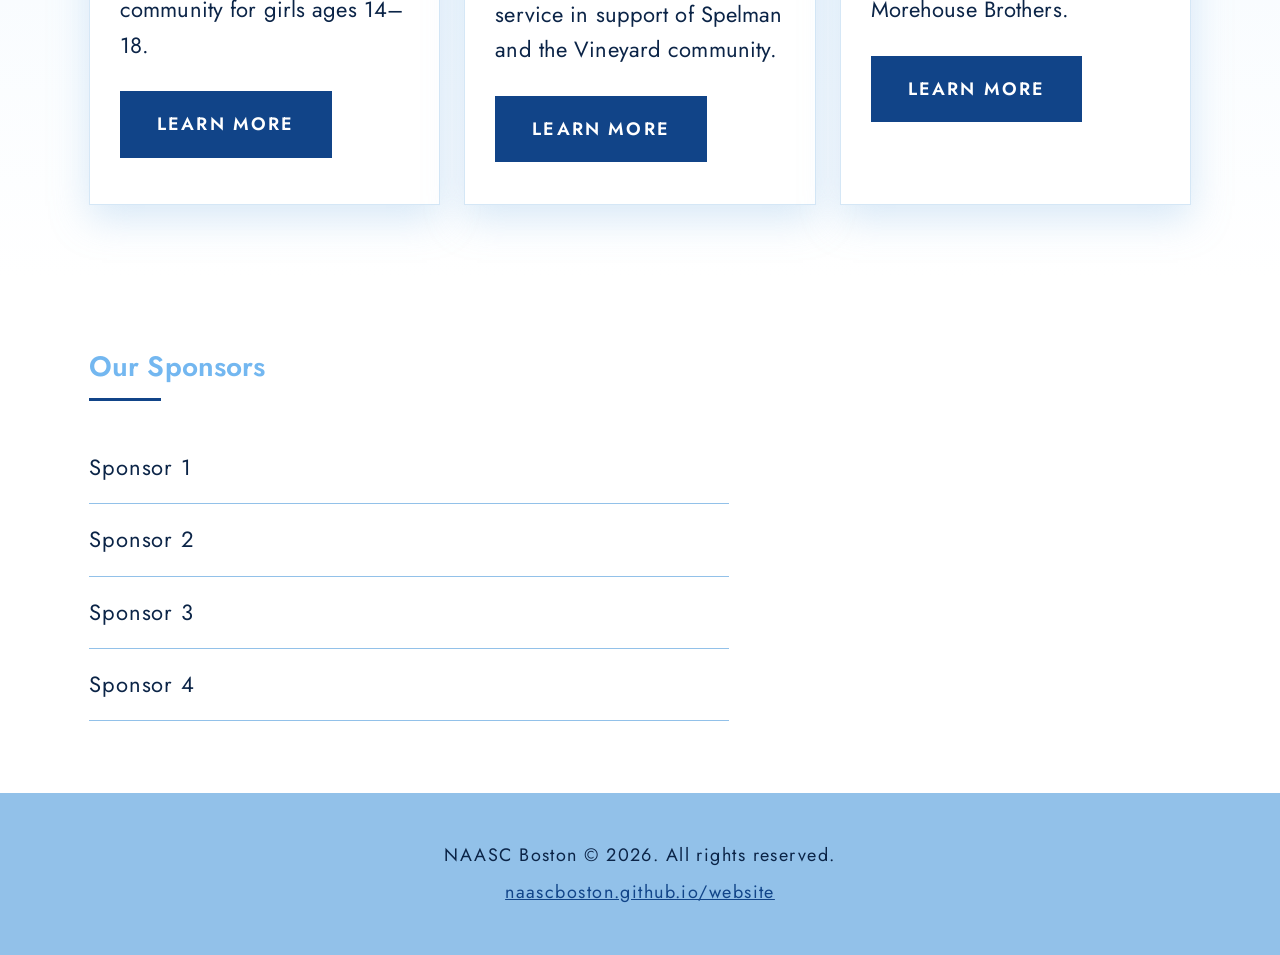
==== commit 3843488b: "Add files via upload" ====
--- a/about.html
+++ b/about.html
@@ -29,11 +29,14 @@
 </header>
 
 <main id="main" tabindex="-1">
-<div class="wrap">
+<div class="wrap split">
+ <div>
   <h1>About Us</h1>
   <p>The National Alumnae Association of Spelman College is the official organization that supports Spelman College, a historically Black college for women, through financial contributions, student recruitment, sisterhood, community service, and the recognition of Spelman women.</p>
   <p>The Boston Area Chapter was revitalized in 2006 and again in 2019 to meet the needs of nearly 200 Spelman alumnae in the region. The chapter sponsors events, engages with the community, and serves as a representative of Spelman College in the Greater Boston area. We are committed to informing prospective students, families, and the broader community about the benefits of a Spelman education.</p>
   <p>The Boston Area Chapter also places a strong emphasis on building impactful relationships with local institutions and organizations. Through these partnerships, we seek to be a resource for the Boston community while identifying ways to celebrate Spelman alumnae who are making a difference in the area. We believe in uplifting one another and recognizing the achievements of local alumnae who serve our community. Together, we aim to celebrate, support, and inspire each other while contributing to the growth and development of both our alumnae and the community at large.</p>
+ </div>
+ <figure class="side-photo"><img src="photos/0419_CircaSpelmanCollege_SpelmanArchives_courtesy.jpg" alt="Historic photo of Spelman College from the Spelman Archives" onerror="this.remove()"><figcaption>Spelman College, circa archive photo. Courtesy of Spelman Archives.</figcaption></figure>
 </div>
 <div class="band"><div class="wrap">
   <h2>Our Premier Events</h2>
@@ -43,9 +46,6 @@
    <article class="card"><h3>SpelHouse Christmas Party</h3><p>Our annual holiday celebration with our Morehouse Brothers.</p><a class="btn" href="spelhouse-christmas.html">Learn More</a></article>
   </div>
 </div></div>
- 
-<figure class="feature-photo"><span>Photo</span><img src="photos/gradclassphoto.jpg" alt="Spelman Grads" onerror="this.remove()"></figure>
- 
 <div class="wrap">
   <h2>Our Sponsors</h2>
   <ul class="sponsor-list"><li>Sponsor 1</li><li>Sponsor 2</li><li>Sponsor 3</li><li>Sponsor 4</li></ul>
--- a/styles.css
+++ b/styles.css
@@ -3,7 +3,7 @@
 body{margin:0;background:var(--bg);color:var(--text);font-family:"Jost","Helvetica Neue",Arial,sans-serif;font-size:22px;line-height:1.6;letter-spacing:.005em}
 h1,h2,h3{font-size:32px;line-height:1.25;margin:0 0 .6em;color:var(--accent);font-weight:600}
 h2{margin-bottom:1.1em}
-h2::after{content:"";display:block;width:72px;height:2px;background:var(--main);margin-top:14px}
+h2::after{content:"";display:block;width:72px;height:3px;background:#114488;margin-top:14px}
 p{margin:0 0 1em}
 a{color:var(--accent)}
 :focus-visible{outline:4px solid var(--accent);outline-offset:3px}
@@ -99,7 +99,14 @@
 .embed{position:relative;overflow:hidden;height:700px;width:100%;max-width:900px}
 .embed iframe{position:absolute;border:0;top:0;left:0;bottom:0;right:0;width:100%;height:100%}
 
+/* About photo */
+.split{display:grid;grid-template-columns:1.25fr 1fr;gap:48px;align-items:start}
+.side-photo{margin:0}
+.side-photo img{width:100%;height:auto;display:block;box-shadow:0 14px 36px rgba(146,193,233,.5)}
+.side-photo figcaption{font-size:16px;margin-top:10px}
+
 @media(max-width:700px){
+.split{grid-template-columns:1fr}
 nav{width:100%;flex-direction:column}
 .sub{position:static;display:block;box-shadow:none;border-top:0;min-width:0;padding:0 0 0 14px}
 .dd>a::after{content:""}
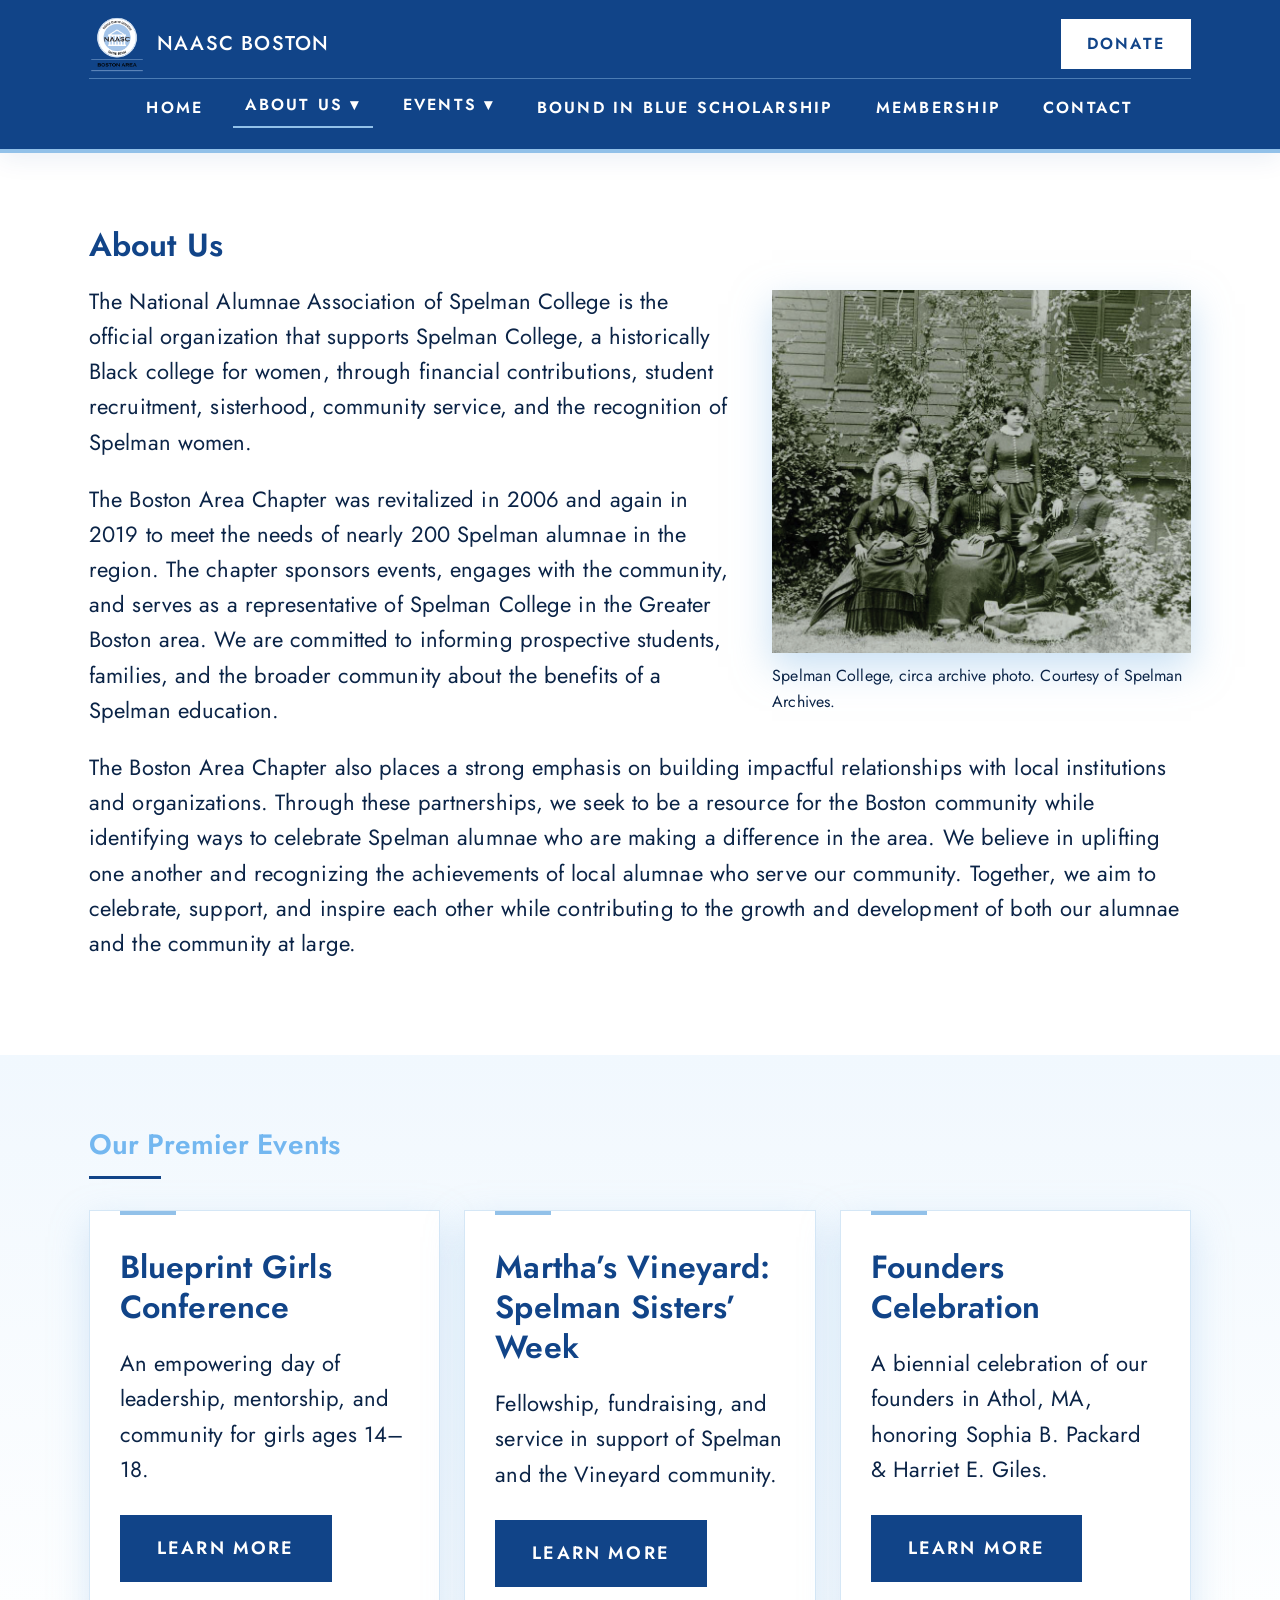
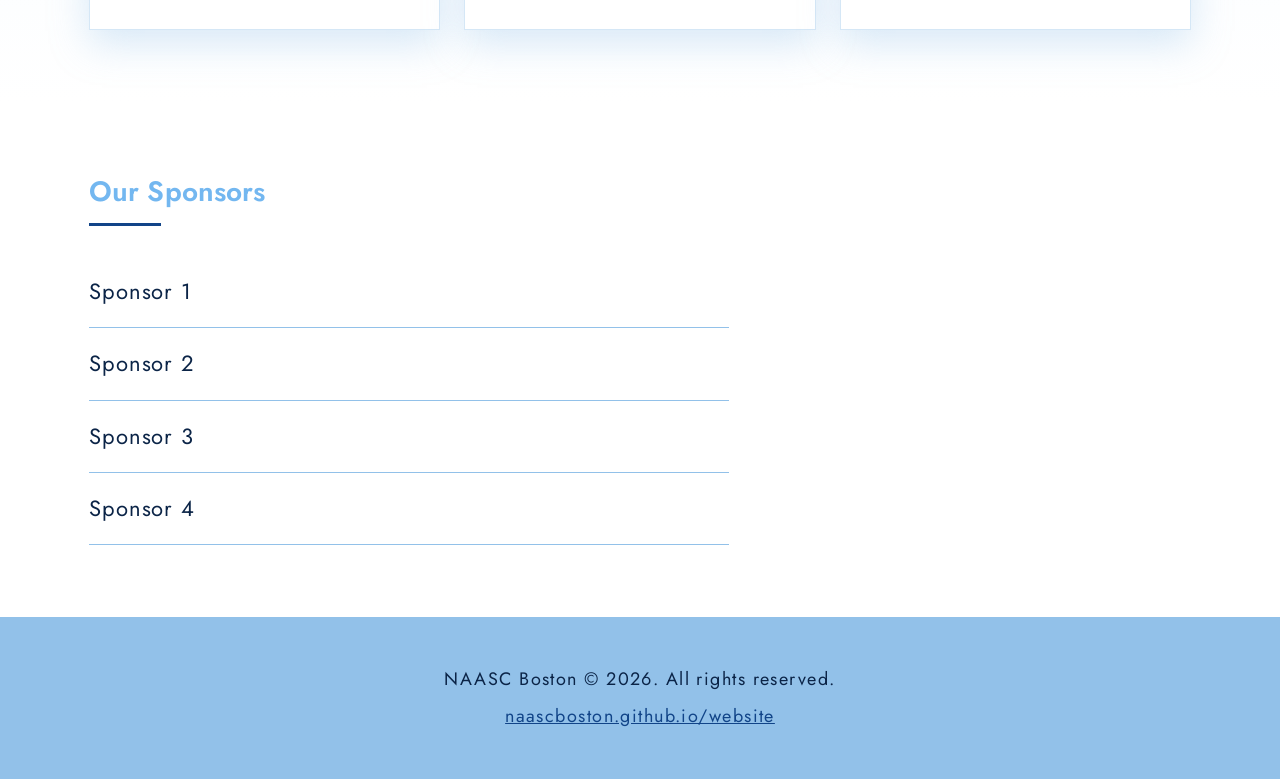
==== commit fa86c198: "Add files via upload" ====
--- a/about.html
+++ b/about.html
@@ -19,7 +19,7 @@
    <div class="dd here"><a href="about.html" aria-current="page">About Us</a>
     <div class="sub"><a href="leadership.html">Leadership Team</a></div></div>
    <div class="dd"><a href="events.html">Events</a>
-    <div class="sub"><a href="blueprint.html">Blueprint Girls Conference</a><a href="martha-vineyard.html">Martha’s Vineyard: Spelman Sisters’ Week</a><a href="spelhouse-christmas.html">SpelHouse Christmas Party</a></div></div>
+    <div class="sub"><a href="blueprint.html">Blueprint Girls Conference</a><a href="martha-vineyard.html">Martha’s Vineyard: Spelman Sisters’ Week</a><a href="founders-celebration.html">Founders Celebration</a></div></div>
    <a href="bound-in-blue.html">Bound in Blue Scholarship</a>
    <a href="membership.html">Membership</a>
    <a href="contact.html">Contact</a>
@@ -29,21 +29,19 @@
 </header>
 
 <main id="main" tabindex="-1">
-<div class="wrap split">
- <div>
+<div class="wrap" style="display:flow-root">
   <h1>About Us</h1>
+  <figure class="side-photo"><img src="photos/0419_CircaSpelmanCollege_SpelmanArchives_courtesy.jpg" alt="Historic photo of Spelman College from the Spelman Archives" onerror="this.remove()"><figcaption>Spelman College, circa archive photo. Courtesy of Spelman Archives.</figcaption></figure>
   <p>The National Alumnae Association of Spelman College is the official organization that supports Spelman College, a historically Black college for women, through financial contributions, student recruitment, sisterhood, community service, and the recognition of Spelman women.</p>
   <p>The Boston Area Chapter was revitalized in 2006 and again in 2019 to meet the needs of nearly 200 Spelman alumnae in the region. The chapter sponsors events, engages with the community, and serves as a representative of Spelman College in the Greater Boston area. We are committed to informing prospective students, families, and the broader community about the benefits of a Spelman education.</p>
   <p>The Boston Area Chapter also places a strong emphasis on building impactful relationships with local institutions and organizations. Through these partnerships, we seek to be a resource for the Boston community while identifying ways to celebrate Spelman alumnae who are making a difference in the area. We believe in uplifting one another and recognizing the achievements of local alumnae who serve our community. Together, we aim to celebrate, support, and inspire each other while contributing to the growth and development of both our alumnae and the community at large.</p>
- </div>
- <figure class="side-photo"><img src="photos/0419_CircaSpelmanCollege_SpelmanArchives_courtesy.jpg" alt="Historic photo of Spelman College from the Spelman Archives" onerror="this.remove()"><figcaption>Spelman College, circa archive photo. Courtesy of Spelman Archives.</figcaption></figure>
 </div>
 <div class="band"><div class="wrap">
   <h2>Our Premier Events</h2>
   <div class="grid">
    <article class="card"><h3>Blueprint Girls Conference</h3><p>An empowering day of leadership, mentorship, and community for girls ages 14–18.</p><a class="btn" href="blueprint.html">Learn More</a></article>
    <article class="card"><h3>Martha’s Vineyard: Spelman Sisters’ Week</h3><p>Fellowship, fundraising, and service in support of Spelman and the Vineyard community.</p><a class="btn" href="martha-vineyard.html">Learn More</a></article>
-   <article class="card"><h3>SpelHouse Christmas Party</h3><p>Our annual holiday celebration with our Morehouse Brothers.</p><a class="btn" href="spelhouse-christmas.html">Learn More</a></article>
+   <article class="card"><h3>Founders Celebration</h3><p>A biennial celebration of our founders in Athol, MA, honoring Sophia B. Packard &amp; Harriet E. Giles.</p><a class="btn" href="founders-celebration.html">Learn More</a></article>
   </div>
 </div></div>
 <div class="wrap">
--- a/styles.css
+++ b/styles.css
@@ -93,20 +93,19 @@
 .car-btns{margin-top:16px}
 
 /* Bound in Blue */
-.feature-photo{margin:0;width:100%;min-height:240px;position:relative;background:var(--main);display:flex;align-items:center;justify-content:center;color:#114488;font-weight:600;overflow:hidden}
+.feature-photo{margin:0;width:100%;height:clamp(220px,28vw,380px);position:relative;background:var(--main);display:flex;align-items:center;justify-content:center;color:#114488;font-weight:600;overflow:hidden}
 .feature-photo span{position:absolute}
-.feature-photo img{position:relative;z-index:1;display:block;width:100%;height:auto}
+.feature-photo img{position:absolute;inset:0;display:block;width:100%;height:100%;object-fit:cover;object-position:center 30%}
 .embed{position:relative;overflow:hidden;height:700px;width:100%;max-width:900px}
 .embed iframe{position:absolute;border:0;top:0;left:0;bottom:0;right:0;width:100%;height:100%}
 
 /* About photo */
-.split{display:grid;grid-template-columns:1.25fr 1fr;gap:48px;align-items:start}
-.side-photo{margin:0}
+.side-photo{float:right;width:38%;margin:6px 0 20px 40px}
 .side-photo img{width:100%;height:auto;display:block;box-shadow:0 14px 36px rgba(146,193,233,.5)}
 .side-photo figcaption{font-size:16px;margin-top:10px}
 
 @media(max-width:700px){
-.split{grid-template-columns:1fr}
+.side-photo{float:none;width:100%;margin:0 0 24px}
 nav{width:100%;flex-direction:column}
 .sub{position:static;display:block;box-shadow:none;border-top:0;min-width:0;padding:0 0 0 14px}
 .dd>a::after{content:""}
